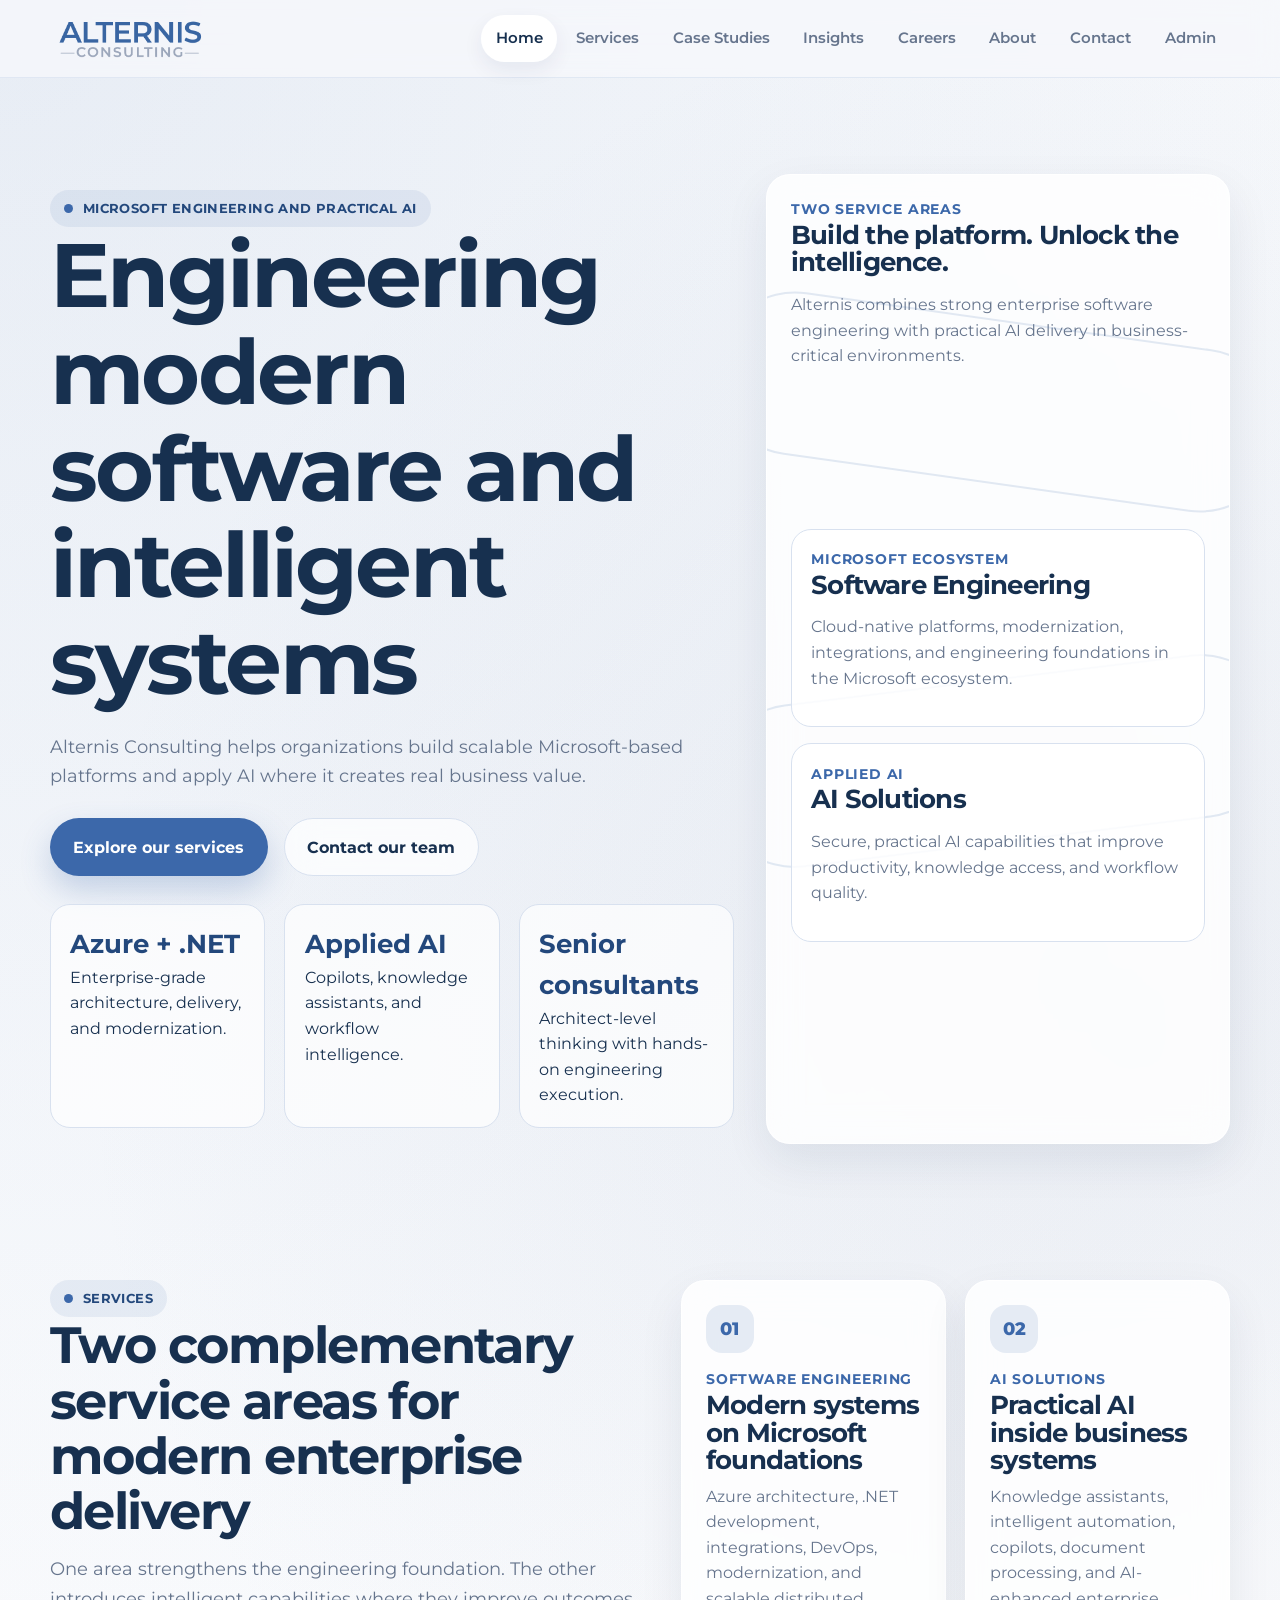
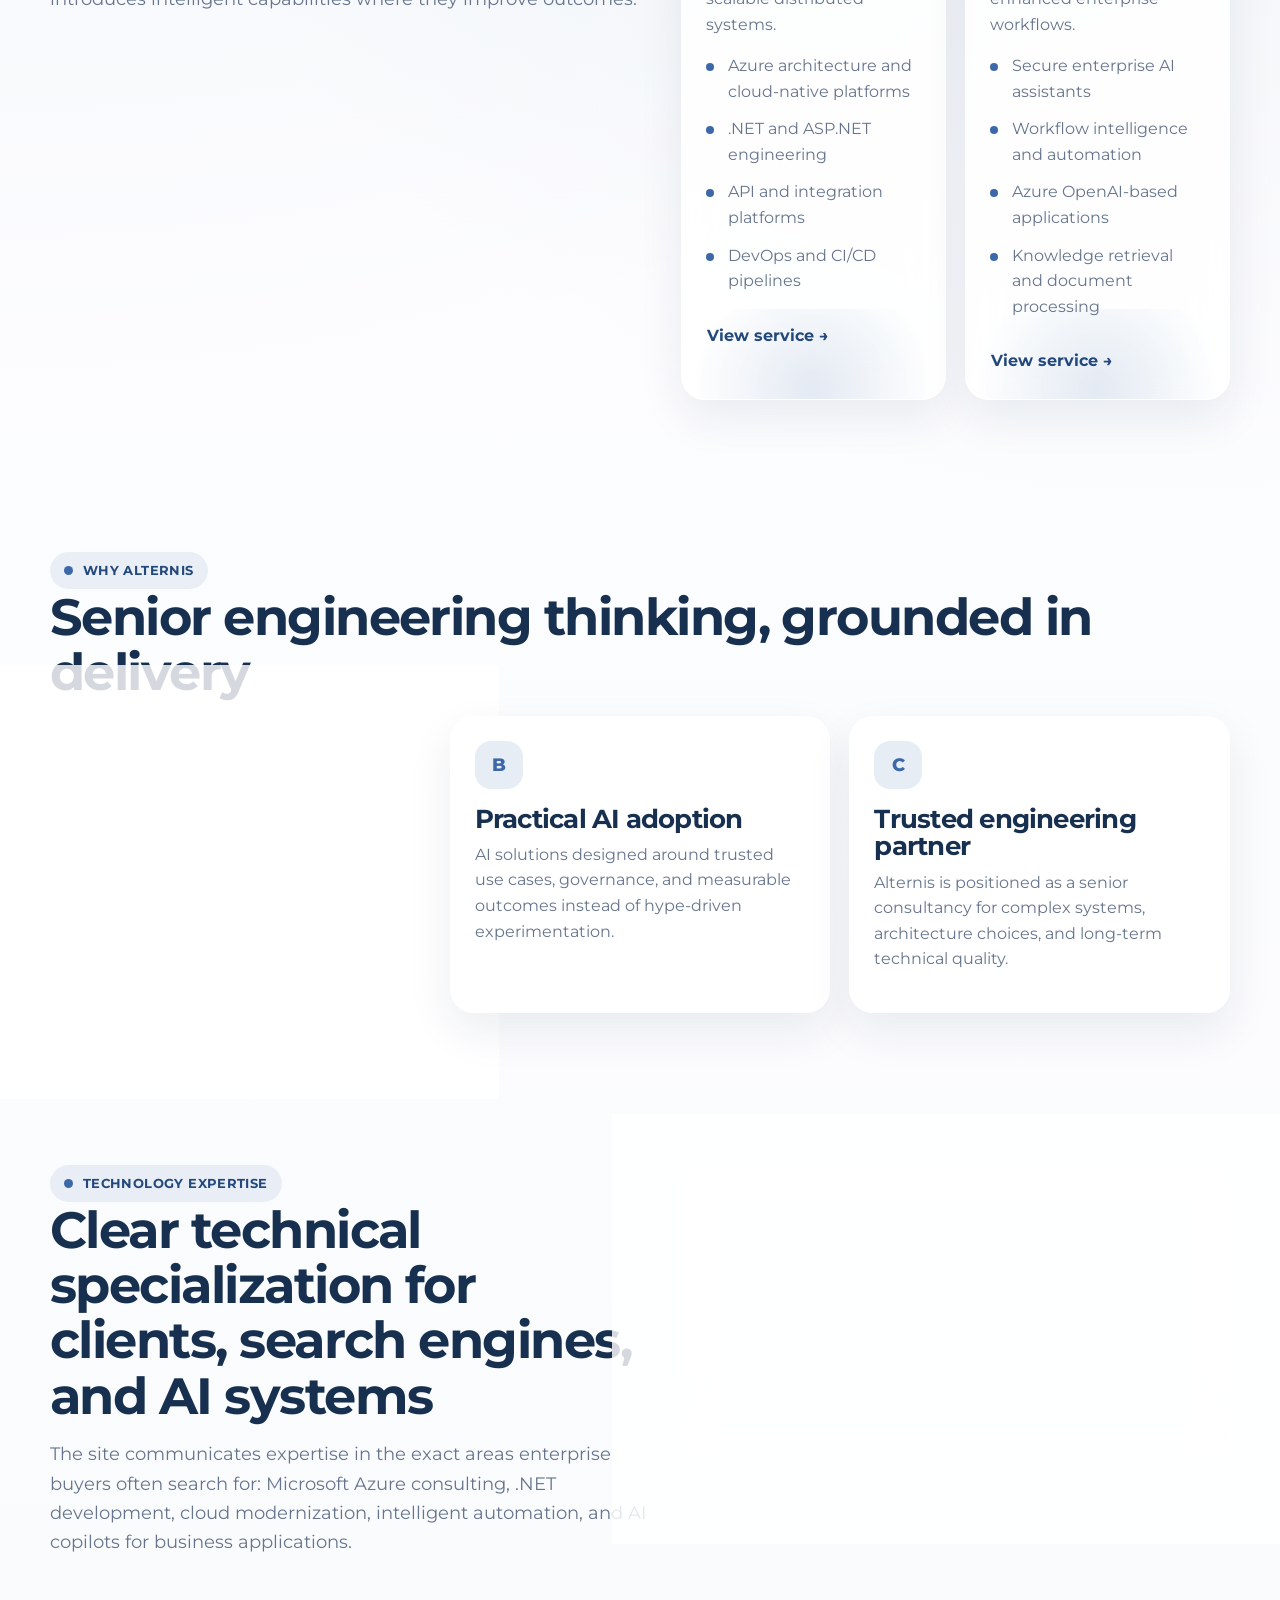
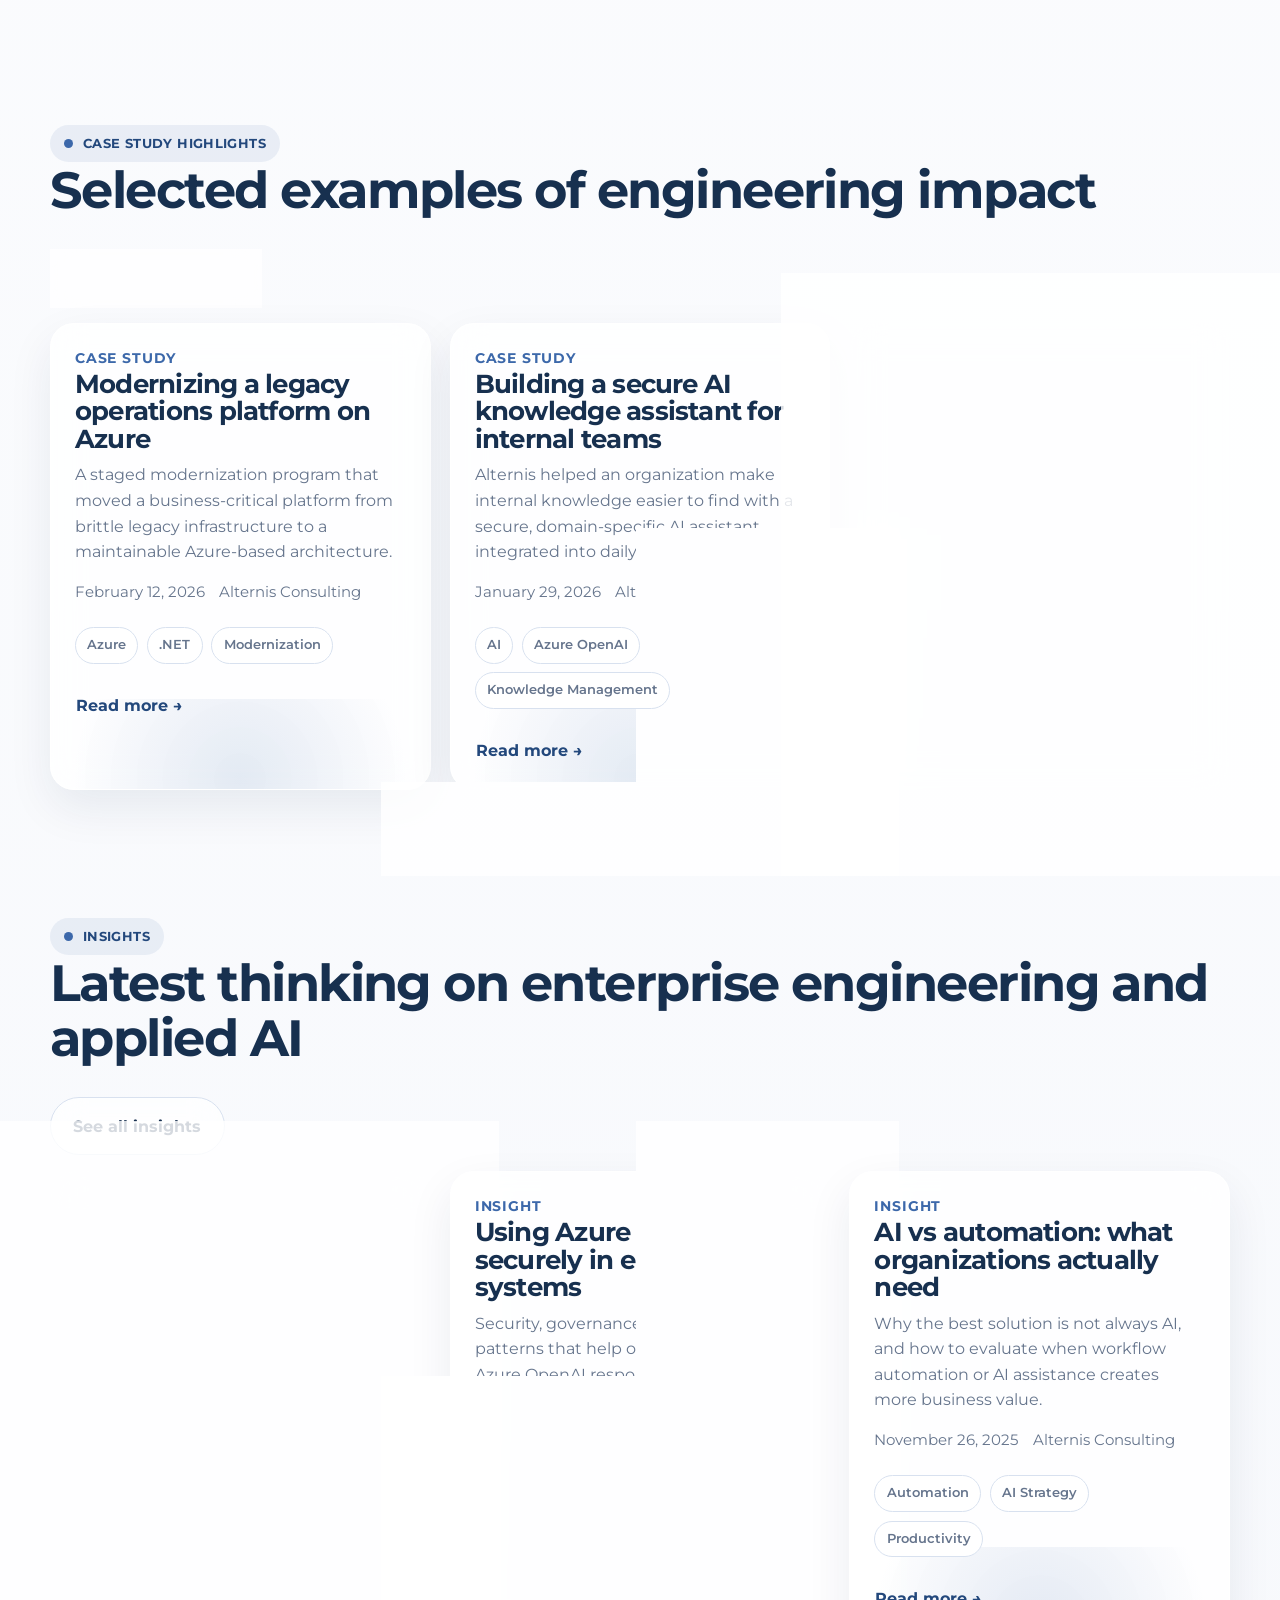
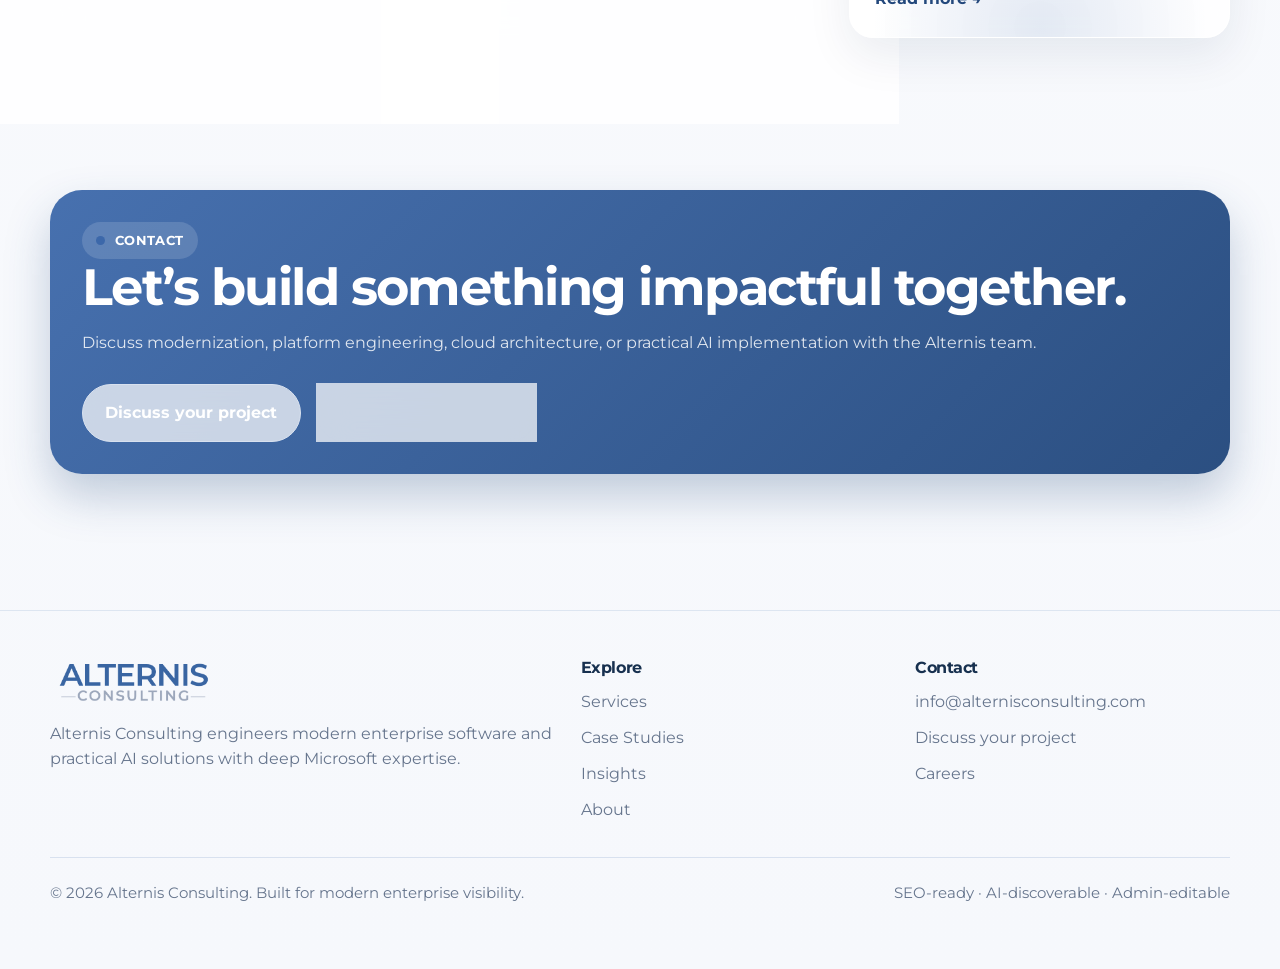
==== index.html @ eab70426 "Add files via upload" ====
<!DOCTYPE html>
<html lang="en">
<head>
  <meta charset="UTF-8" />
  <meta name="viewport" content="width=device-width, initial-scale=1.0" />
  <title>Alternis Consulting | Software Engineering and Practical AI</title>
  <meta name="description" content="Alternis Consulting builds scalable Microsoft-based software platforms and practical AI solutions for modern enterprise environments." />
  <meta name="theme-color" content="#3c68aa" />
  <meta property="og:title" content="Alternis Consulting | Software Engineering and Practical AI" />
  <meta property="og:description" content="Alternis Consulting builds scalable Microsoft-based software platforms and practical AI solutions for modern enterprise environments." />
  <meta property="og:type" content="website" />
  <link rel="preconnect" href="https://fonts.googleapis.com">
  <link rel="preconnect" href="https://fonts.gstatic.com" crossorigin>
  <link href="https://fonts.googleapis.com/css2?family=Montserrat:wght@400;500;600;700;800&display=swap" rel="stylesheet">
  <link rel="stylesheet" href="styles.css" />
  <script type="application/ld+json">{
  "@context": "https://schema.org",
  "@graph": [
    {
      "@type": "Organization",
      "name": "Alternis Consulting",
      "url": "https://alternisconsulting.se",
      "logo": "logo.png",
      "description": "Alternis Consulting engineers modern enterprise software and practical AI solutions with deep Microsoft expertise."
    },
    {
      "@type": "Service",
      "serviceType": "Software Engineering",
      "provider": {
        "@type": "Organization",
        "name": "Alternis Consulting"
      },
      "areaServed": "Europe",
      "description": "Microsoft Azure architecture, .NET development, cloud-native modernization, APIs, and enterprise delivery."
    },
    {
      "@type": "Service",
      "serviceType": "AI Solutions",
      "provider": {
        "@type": "Organization",
        "name": "Alternis Consulting"
      },
      "areaServed": "Europe",
      "description": "Practical AI copilots, knowledge assistants, intelligent automation, and AI-enhanced workflows."
    }
  ]
}</script>
</head>
<body class="">

    <header class="site-header">
      <div class="container nav-inner">
        <a class="logo" href="index.html" aria-label="Alternis Consulting home">
          <img src="logo.png" alt="Alternis Consulting logo" />
          <span>Alternis Consulting</span>
        </a>
        <button class="mobile-toggle" aria-label="Toggle navigation">Menu</button>
        <nav class="nav-links" aria-label="Primary">
          <a href="index.html" class="active">Home</a>
<a href="services.html" class="">Services</a>
<a href="case-studies.html" class="">Case Studies</a>
<a href="insights.html" class="">Insights</a>
<a href="careers.html" class="">Careers</a>
<a href="about.html" class="">About</a>
<a href="contact.html" class="">Contact</a>
          <a href="admin.html" class="">Admin</a>
        </nav>
      </div>
    </header>

<main>
  <section class="hero">
    <div class="container hero-grid">
      <div class="hero-copy">
        <span class="eyebrow">Microsoft engineering and practical AI</span>
        <h1>Engineering modern software and intelligent systems</h1>
        <p class="lead">Alternis Consulting helps organizations build scalable Microsoft-based platforms and apply AI where it creates real business value.</p>
        <div class="btn-row">
          <a class="btn btn-primary" href="services.html">Explore our services</a>
          <a class="btn btn-secondary" href="contact.html">Contact our team</a>
        </div>
        <div class="metric-grid">
          <div class="metric"><strong>Azure + .NET</strong><span>Enterprise-grade architecture, delivery, and modernization.</span></div>
          <div class="metric"><strong>Applied AI</strong><span>Copilots, knowledge assistants, and workflow intelligence.</span></div>
          <div class="metric"><strong>Senior consultants</strong><span>Architect-level thinking with hands-on engineering execution.</span></div>
        </div>
      </div>
      <aside class="hero-card" aria-label="Two strategic service areas">
        <div class="kicker">Two service areas</div>
        <h3>Build the platform. Unlock the intelligence.</h3>
        <p>Alternis combines strong enterprise software engineering with practical AI delivery in business-critical environments.</p>
        <div class="path-mini">
          <article>
            <div class="kicker">Microsoft ecosystem</div>
            <h3>Software Engineering</h3>
            <p>Cloud-native platforms, modernization, integrations, and engineering foundations in the Microsoft ecosystem.</p>
          </article>
          <article>
            <div class="kicker">Applied AI</div>
            <h3>AI Solutions</h3>
            <p>Secure, practical AI capabilities that improve productivity, knowledge access, and workflow quality.</p>
          </article>
        </div>
      </aside>
    </div>
  </section>

  <section class="section">
    <div class="container split-section">
      <div>
        <span class="eyebrow">Services</span>
        <h2>Two complementary service areas for modern enterprise delivery</h2>
        <p class="lead">One area strengthens the engineering foundation. The other introduces intelligent capabilities where they improve outcomes.</p>
      </div>
      <div class="grid-2">
        <article class="card path-card">
          <div class="icon-badge">01</div>
          <div class="kicker">Software engineering</div>
          <h3>Modern systems on Microsoft foundations</h3>
          <p>Azure architecture, .NET development, integrations, DevOps, modernization, and scalable distributed systems.</p>
          <ul class="list">
            <li>Azure architecture and cloud-native platforms</li>
            <li>.NET and ASP.NET engineering</li>
            <li>API and integration platforms</li>
            <li>DevOps and CI/CD pipelines</li>
          </ul>
          <div class="btn-row"><a class="btn btn-link" href="service-software.html">View service →</a></div>
        </article>
        <article class="card path-card">
          <div class="icon-badge">02</div>
          <div class="kicker">AI solutions</div>
          <h3>Practical AI inside business systems</h3>
          <p>Knowledge assistants, intelligent automation, copilots, document processing, and AI-enhanced enterprise workflows.</p>
          <ul class="list">
            <li>Secure enterprise AI assistants</li>
            <li>Workflow intelligence and automation</li>
            <li>Azure OpenAI-based applications</li>
            <li>Knowledge retrieval and document processing</li>
          </ul>
          <div class="btn-row"><a class="btn btn-link" href="service-ai.html">View service →</a></div>
        </article>
      </div>
    </div>
  </section>

  <section class="section-tight">
    <div class="container">
      <span class="eyebrow">Why Alternis</span>
      <h2>Senior engineering thinking, grounded in delivery</h2>
      <div class="grid-3">
        <article class="card">
          <div class="icon-badge">A</div>
          <h3>Microsoft-focused expertise</h3>
          <p>Deep experience across Azure, .NET, ASP.NET, API platforms, cloud modernization, and enterprise engineering practices.</p>
        </article>
        <article class="card">
          <div class="icon-badge">B</div>
          <h3>Practical AI adoption</h3>
          <p>AI solutions designed around trusted use cases, governance, and measurable outcomes instead of hype-driven experimentation.</p>
        </article>
        <article class="card">
          <div class="icon-badge">C</div>
          <h3>Trusted engineering partner</h3>
          <p>Alternis is positioned as a senior consultancy for complex systems, architecture choices, and long-term technical quality.</p>
        </article>
      </div>
    </div>
  </section>

  <section class="section">
    <div class="container split-section">
      <div>
        <span class="eyebrow">Technology expertise</span>
        <h2>Clear technical specialization for clients, search engines, and AI systems</h2>
        <p class="lead">The site communicates expertise in the exact areas enterprise buyers often search for: Microsoft Azure consulting, .NET development, cloud modernization, intelligent automation, and AI copilots for business applications.</p>
      </div>
      <div class="card">
        <div class="tech-cloud">
          <span>Microsoft Azure</span>
          <span>.NET and ASP.NET</span>
          <span>Cloud-native architectures</span>
          <span>API-driven systems</span>
          <span>DevOps and CI/CD</span>
          <span>Azure AI services</span>
          <span>Azure OpenAI</span>
          <span>Enterprise integrations</span>
        </div>
      </div>
    </div>
  </section>

  <section class="section-tight">
    <div class="container">
      <div style="display:flex; align-items:end; justify-content:space-between; gap:1rem; flex-wrap:wrap; margin-bottom:1rem;">
        <div>
          <span class="eyebrow">Case study highlights</span>
          <h2>Selected examples of engineering impact</h2>
        </div>
        <a class="btn btn-secondary" href="case-studies.html">See all case studies</a>
      </div>
      <div class="grid-3" id="homeCaseStudies"></div>
    </div>
  </section>

  <section class="section-tight">
    <div class="container">
      <div style="display:flex; align-items:end; justify-content:space-between; gap:1rem; flex-wrap:wrap; margin-bottom:1rem;">
        <div>
          <span class="eyebrow">Insights</span>
          <h2>Latest thinking on enterprise engineering and applied AI</h2>
        </div>
        <a class="btn btn-secondary" href="insights.html">See all insights</a>
      </div>
      <div class="grid-3" id="homeInsights"></div>
    </div>
  </section>

  <section class="section">
    <div class="container">
      <div class="cta-band">
        <span class="eyebrow" style="background:rgba(255,255,255,.14); color:white;">Contact</span>
        <h2>Let’s build something impactful together.</h2>
        <p>Discuss modernization, platform engineering, cloud architecture, or practical AI implementation with the Alternis team.</p>
        <div class="btn-row">
          <a class="btn btn-secondary" href="contact.html">Discuss your project</a>
          <a class="btn btn-secondary" href="about.html">Learn about Alternis</a>
        </div>
      </div>
    </div>
  </section>
</main>

    <footer class="footer">
      <div class="container">
        <div class="footer-grid">
          <div>
            <img src="logo.png" alt="Alternis Consulting logo" style="height:46px; width:auto; margin-bottom:1rem;">
            <p>Alternis Consulting engineers modern enterprise software and practical AI solutions with deep Microsoft expertise.</p>
          </div>
          <div>
            <h4>Explore</h4>
            <a href="services.html">Services</a>
            <a href="case-studies.html">Case Studies</a>
            <a href="insights.html">Insights</a>
            <a href="about.html">About</a>
          </div>
          <div>
            <h4>Contact</h4>
            <a href="mailto:info@alternisconsulting.com">info@alternisconsulting.com</a>
            <a href="contact.html">Discuss your project</a>
            <a href="careers.html">Careers</a>
          </div>
        </div>
        <div class="footer-bottom">
          <span>© 2026 Alternis Consulting. Built for modern enterprise visibility.</span>
          <span>SEO-ready · AI-discoverable · Admin-editable</span>
        </div>
      </div>
    </footer>

<script src="main.js"></script>
<script src="data.js"></script>
<script src="listing.js"></script><script>renderCards("case-study", "#homeCaseStudies", 3); renderCards("insight", "#homeInsights", 3);</script>
</body>
</html>
---- styles.css ----
:root {
  --bg: #f6f8fc;
  --surface: rgba(255,255,255,0.82);
  --surface-solid: #ffffff;
  --text: #17304f;
  --muted: #66758d;
  --line: #d8e1ef;
  --primary: #3c68aa;
  --primary-strong: #23487c;
  --accent: #98a6c2;
  --success: #198754;
  --radius: 24px;
  --shadow: 0 18px 45px rgba(19, 41, 78, 0.08);
  --max: 1180px;
}
* { box-sizing: border-box; }
html { scroll-behavior: smooth; }
body {
  margin: 0;
  font-family: 'Montserrat', system-ui, -apple-system, BlinkMacSystemFont, 'Segoe UI', sans-serif;
  color: var(--text);
  background:
    radial-gradient(circle at top left, rgba(60, 104, 170, 0.12), transparent 34%),
    radial-gradient(circle at right 10% top 18%, rgba(152, 166, 194, 0.14), transparent 22%),
    linear-gradient(180deg, #ffffff 0%, var(--bg) 100%);
  line-height: 1.6;
}
a { color: inherit; text-decoration: none; }
img { max-width: 100%; display: block; }
button, input, textarea, select { font: inherit; }
.container { width: min(var(--max), calc(100% - 2rem)); margin: 0 auto; }
.section { padding: 5.5rem 0; }
.section-tight { padding: 4rem 0; }
.eyebrow {
  display: inline-flex; align-items: center; gap: .6rem;
  padding: .5rem .9rem; border-radius: 999px;
  background: rgba(60, 104, 170, .09); color: var(--primary-strong);
  font-size: .82rem; font-weight: 700; letter-spacing: .03em; text-transform: uppercase;
}
.eyebrow::before {
  content: ''; width: .55rem; height: .55rem; border-radius: 999px; background: var(--primary);
}
h1,h2,h3,h4 { line-height: 1.08; margin: 0 0 1rem; letter-spacing: -0.03em; }
h1 { font-size: clamp(2.8rem, 7vw, 5.6rem); }
h2 { font-size: clamp(2rem, 4vw, 3.4rem); }
h3 { font-size: clamp(1.3rem, 2vw, 1.8rem); }
p { margin: 0 0 1rem; color: var(--muted); }
.lead { font-size: 1.15rem; max-width: 50rem; }
.page-hero .lead { max-width: 44rem; }
.btn-row { display: flex; gap: 1rem; flex-wrap: wrap; margin-top: 1.75rem; }
.btn {
  display: inline-flex; align-items: center; justify-content: center; gap: .6rem;
  padding: .95rem 1.4rem; border-radius: 999px; border: 1px solid transparent;
  font-weight: 700; transition: .25s ease; cursor: pointer;
}
.btn-primary { background: var(--primary); color: white; box-shadow: 0 14px 30px rgba(60, 104, 170, .25); }
.btn-primary:hover { transform: translateY(-2px); background: var(--primary-strong); }
.btn-secondary { background: rgba(255,255,255,.72); border-color: var(--line); backdrop-filter: blur(16px); }
.btn-secondary:hover { transform: translateY(-2px); border-color: rgba(60,104,170,.35); }
.btn-link { padding: 0; color: var(--primary-strong); font-weight: 700; }
.site-header {
  position: sticky; top: 0; z-index: 100;
  backdrop-filter: blur(14px);
  background: rgba(246, 248, 252, 0.78);
  border-bottom: 1px solid rgba(216, 225, 239, .7);
}
.nav-inner {
  display: flex; align-items: center; justify-content: space-between; gap: 1.2rem;
  padding: .95rem 0;
}
.logo { display: flex; align-items: center; gap: .9rem; }
.logo img { height: 44px; width: auto; }
.logo span { font-size: .95rem; font-weight: 700; color: var(--text); display:none; }
.nav-links {
  display: flex; align-items: center; gap: .3rem; flex-wrap: wrap;
}
.nav-links a {
  padding: .7rem .9rem; border-radius: 999px; color: var(--muted); font-weight: 600; font-size: .95rem;
}
.nav-links a.active, .nav-links a:hover {
  color: var(--text); background: rgba(255,255,255,.9); box-shadow: 0 8px 20px rgba(19, 41, 78, 0.07);
}
.mobile-toggle { display: none; background: white; border: 1px solid var(--line); border-radius: 16px; padding: .65rem .9rem; }
.hero {
  padding: 6rem 0 3rem;
}
.hero-grid {
  display: grid; grid-template-columns: 1.4fr .95fr; gap: 2rem; align-items: stretch;
}
.hero-copy { padding: 1rem 0; }
.hero-copy .lead { margin-top: 1.3rem; }
.hero-card, .glass-card, .card {
  background: var(--surface); border: 1px solid rgba(255,255,255,.75);
  box-shadow: var(--shadow); border-radius: var(--radius);
  backdrop-filter: blur(16px);
}
.hero-card {
  padding: 1.5rem;
  position: relative;
  overflow: hidden;
  min-height: 100%;
}
.hero-card::before,
.hero-card::after {
  content: ''; position: absolute; border-radius: 999px; left: -12%; right: -12%; height: 160px; border: 2px solid rgba(60,104,170,.14);
}
.hero-card::before { top: 15%; transform: rotate(8deg); }
.hero-card::after { top: 52%; transform: rotate(-7deg); }
.path-mini {
  position: relative; z-index: 1;
  display: grid; gap: 1rem; margin-top: 10rem;
}
.path-mini article {
  padding: 1.2rem; border-radius: 20px; background: rgba(255,255,255,.84); border: 1px solid var(--line);
}
.metric-grid, .grid-3, .grid-2, .grid-4 {
  display: grid; gap: 1.2rem;
}
.metric-grid { grid-template-columns: repeat(3, minmax(0, 1fr)); margin-top: 1.7rem; }
.metric {
  padding: 1.2rem; border-radius: 20px; background: rgba(255,255,255,.7); border: 1px solid var(--line);
}
.metric strong { display: block; font-size: 1.6rem; color: var(--primary-strong); }
.grid-2 { grid-template-columns: repeat(2, minmax(0,1fr)); }
.grid-3 { grid-template-columns: repeat(3, minmax(0,1fr)); }
.grid-4 { grid-template-columns: repeat(4, minmax(0,1fr)); }
.card, .glass-card { padding: 1.5rem; }
.card h3, .glass-card h3 { margin-bottom: .6rem; }
.kicker { color: var(--primary); font-size: .85rem; text-transform: uppercase; letter-spacing: .06em; font-weight: 700; }
.tag-row { display: flex; gap: .55rem; flex-wrap: wrap; margin-top: 1rem; }
.tag {
  display: inline-flex; padding: .45rem .7rem; border-radius: 999px; border: 1px solid var(--line); background: white; color: var(--muted); font-size: .8rem; font-weight: 600;
}
.split-section {
  display: grid; grid-template-columns: 1.05fr .95fr; gap: 1.5rem; align-items: start;
}
.path-card {
  position: relative; overflow: hidden;
}
.path-card > * {
  position: relative; z-index: 1;
}
.path-card::after {
  content: ''; position: absolute; inset: auto -15% -70px -15%; height: 160px; background: radial-gradient(circle, rgba(60,104,170,.14), transparent 65%); pointer-events: none; z-index: 0;
}
.icon-badge {
  width: 48px; height: 48px; border-radius: 16px; background: rgba(60,104,170,.12);
  display: inline-flex; align-items: center; justify-content: center; color: var(--primary); font-size: 1.1rem; font-weight: 800; margin-bottom: 1rem;
}
.list { padding: 0; margin: 1rem 0 0; list-style: none; display: grid; gap: .75rem; }
.list li {
  position: relative; padding-left: 1.4rem; color: var(--muted);
}
.list li::before {
  content: ''; position: absolute; left: 0; top: .62rem; width: .5rem; height: .5rem; border-radius: 999px; background: var(--primary);
}
.tech-cloud {
  display: flex; flex-wrap: wrap; gap: .75rem;
}
.tech-cloud span {
  padding: .75rem 1rem; border-radius: 999px; background: white; border: 1px solid var(--line); font-weight: 600; color: var(--primary-strong);
}
.timeline { display: grid; gap: 1rem; }
.timeline article {
  border-left: 2px solid rgba(60,104,170,.22); padding-left: 1rem;
}
.cta-band {
  padding: 2rem; border-radius: 32px; background: linear-gradient(135deg, rgba(60,104,170,.94), rgba(35,72,124,.96)); color: white; box-shadow: 0 22px 45px rgba(35, 72, 124, .26);
}
.cta-band p { color: rgba(255,255,255,.84); }
.footer {
  padding: 3rem 0 4rem; border-top: 1px solid rgba(216,225,239,.8); margin-top: 3rem;
}
.footer-grid { display: grid; grid-template-columns: 1.3fr .8fr .8fr; gap: 1.2rem; }
.footer h4 { margin-bottom: .8rem; }
.footer a { color: var(--muted); display: block; margin-bottom: .65rem; }
.footer-bottom { padding-top: 1.5rem; margin-top: 1.5rem; border-top: 1px solid var(--line); color: var(--muted); font-size: .92rem; display:flex; justify-content:space-between; gap:1rem; flex-wrap:wrap; }
.page-hero { padding: 4.5rem 0 2rem; }
.breadcrumbs { color: var(--muted); font-size: .92rem; margin-bottom: 1rem; }
.breadcrumbs a { color: var(--primary-strong); }
.stats-band { display:grid; grid-template-columns: repeat(3,minmax(0,1fr)); gap:1rem; margin-top:1.5rem; }
.stat-box { padding:1.2rem; border-radius: 22px; background: rgba(255,255,255,.74); border:1px solid var(--line); }
.stat-box strong { display:block; font-size:1.45rem; color:var(--primary-strong); }
.filters { display:flex; gap:.75rem; flex-wrap:wrap; margin-bottom:1.2rem; }
.input, .textarea, .select {
  width:100%; padding:.95rem 1rem; border-radius:18px; border:1px solid var(--line); background:white; color:var(--text);
}
.textarea { min-height: 150px; resize: vertical; }
.form-grid { display:grid; grid-template-columns: repeat(2,minmax(0,1fr)); gap: 1rem; }
form .btn { border: none; }
.faq { display:grid; gap: .9rem; }
.faq details {
  background: rgba(255,255,255,.75); border:1px solid var(--line); border-radius: 20px; padding: 1rem 1.15rem;
}
.faq summary { cursor:pointer; font-weight:700; color:var(--text); }
.article-content { max-width: 760px; }
.article-content h2 { font-size: clamp(1.6rem,3vw,2.3rem); margin-top: 2.3rem; }
.article-content h3 { font-size: clamp(1.15rem,2vw,1.45rem); margin-top: 1.4rem; }
.article-content ul { padding-left: 1.2rem; color: var(--muted); }
.article-meta { display:flex; gap:.9rem; flex-wrap:wrap; color: var(--muted); font-size: .92rem; margin: 1rem 0 1.4rem; }
.notice { padding: 1rem 1.1rem; border-radius: 18px; background: rgba(60,104,170,.08); color: var(--primary-strong); border: 1px solid rgba(60,104,170,.15); }
.empty-state { text-align:center; padding: 2.4rem; border-radius: 24px; background: rgba(255,255,255,.72); border: 1px dashed var(--line); }
.admin-tabs { display:flex; gap:.75rem; flex-wrap:wrap; margin-bottom:1rem; }
.admin-tabs button { border:none; }
.admin-panel { display:none; }
.admin-panel.active { display:block; }
.admin-item { display:flex; justify-content:space-between; gap:1rem; align-items:start; padding: 1rem 0; border-bottom: 1px solid var(--line); }
.admin-item:last-child { border-bottom:none; }
.small { font-size:.9rem; color:var(--muted); }
.two-column-layout { display:grid; grid-template-columns: 1fr 1.05fr; gap: 1.5rem; align-items:start; }
.contact-card a { color: var(--primary-strong); }
.contact-list { display:grid; gap:1rem; margin-top:1rem; }
.table-like { display:grid; gap: 1rem; }
@media (max-width: 1024px) {
  .hero-grid, .split-section, .two-column-layout, .footer-grid, .grid-4 { grid-template-columns: 1fr; }
  .grid-3 { grid-template-columns: repeat(2, minmax(0,1fr)); }
  .metric-grid, .stats-band { grid-template-columns: 1fr; }
}
@media (max-width: 760px) {
  .mobile-toggle { display: inline-flex; }
  .nav-links {
    position: absolute; left: 1rem; right: 1rem; top: calc(100% + .65rem); padding: .7rem;
    background: rgba(255,255,255,.96); border: 1px solid var(--line); border-radius: 22px;
    box-shadow: var(--shadow); display: none; flex-direction: column; align-items: stretch;
  }
  .nav-links.open { display:flex; }
  .nav-links a { padding: .85rem 1rem; }
  .grid-2, .grid-3, .form-grid { grid-template-columns: 1fr; }
  .hero { padding-top: 4.2rem; }
  .hero-card { min-height: auto; }
  .path-mini { margin-top: 8rem; }
}
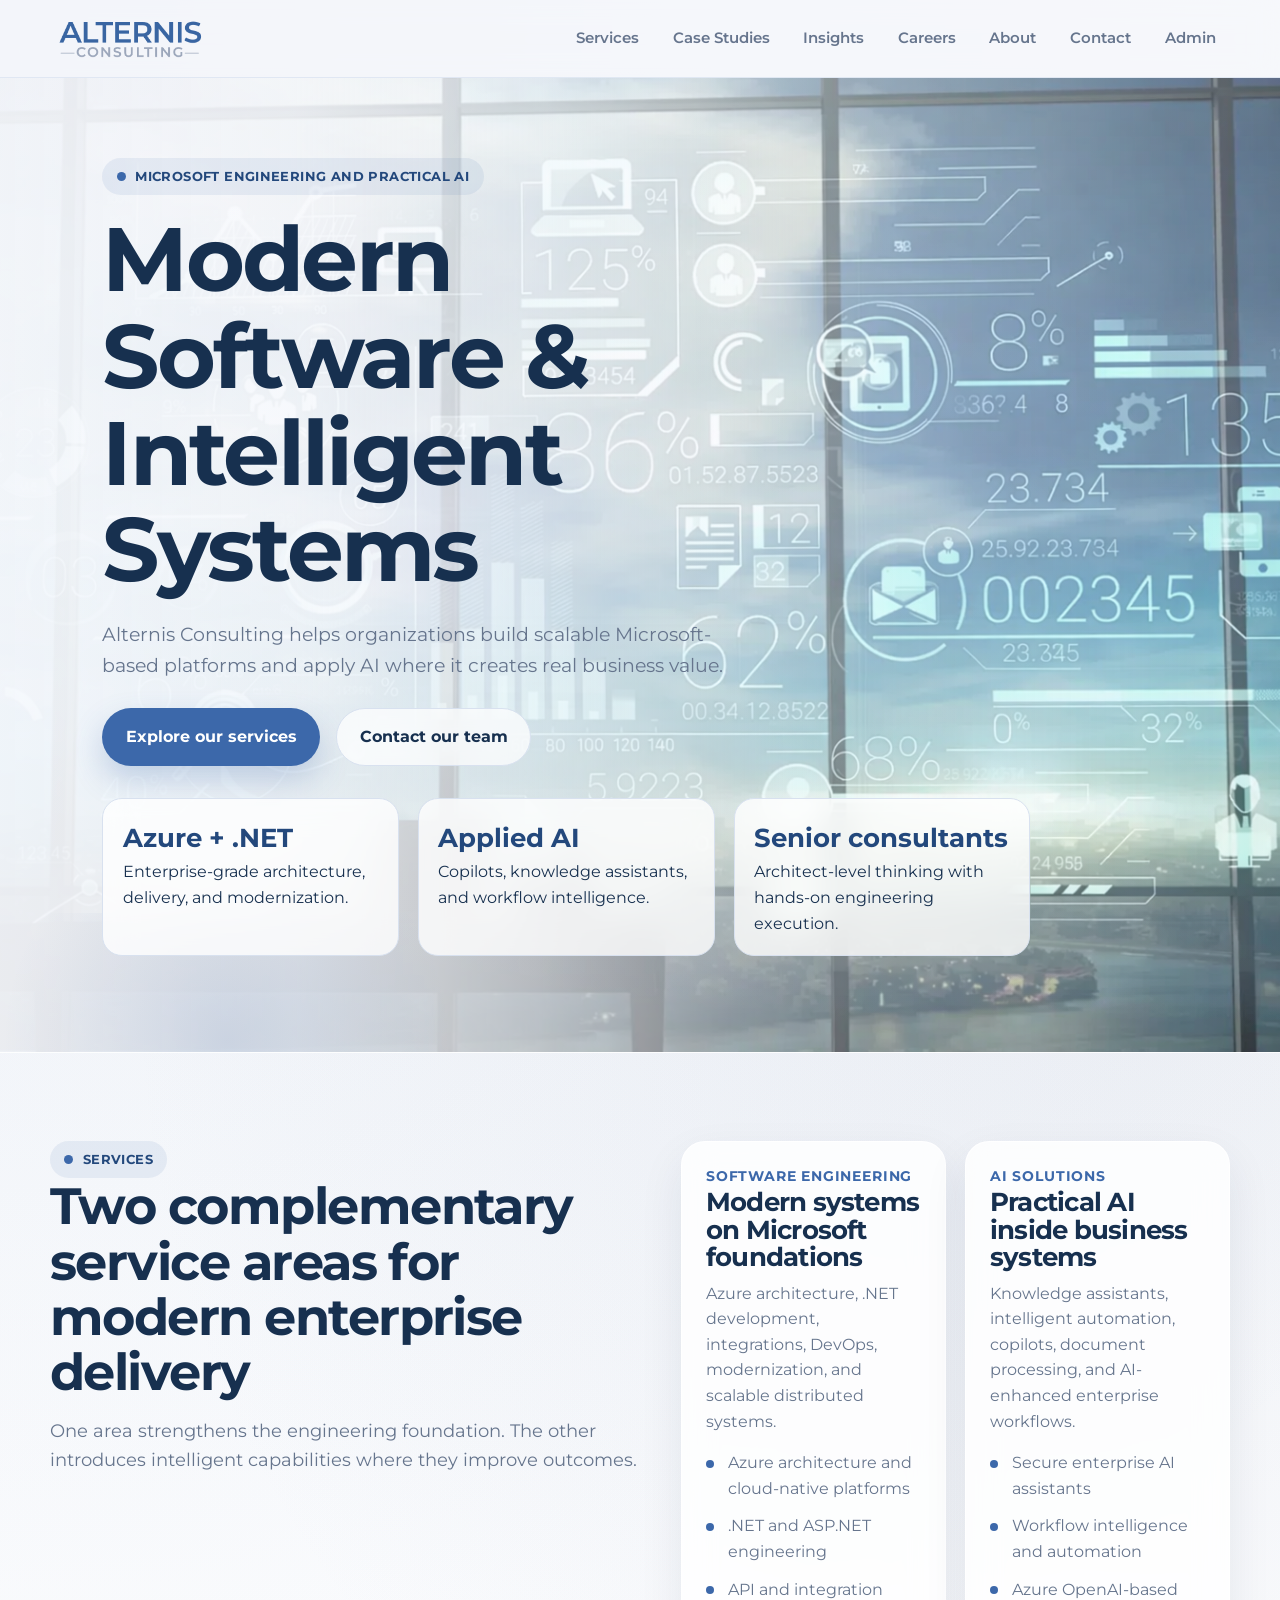
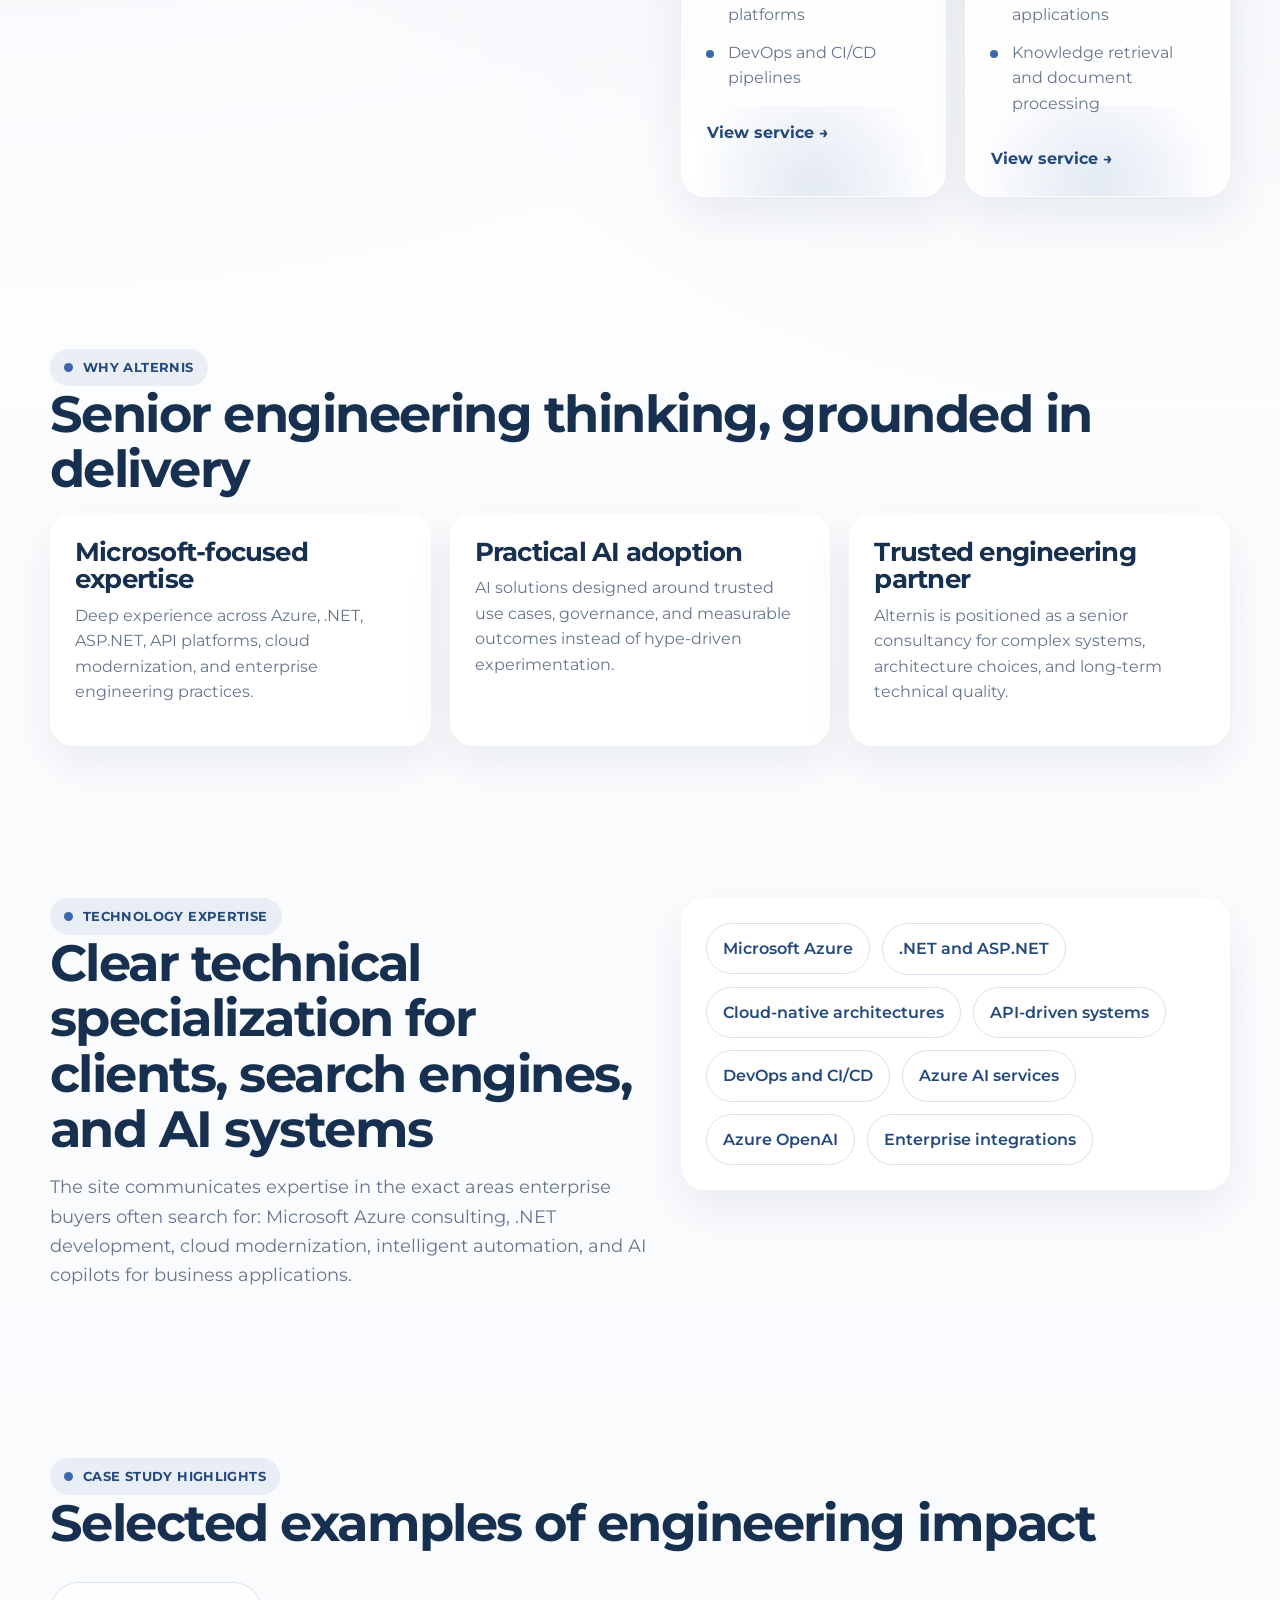
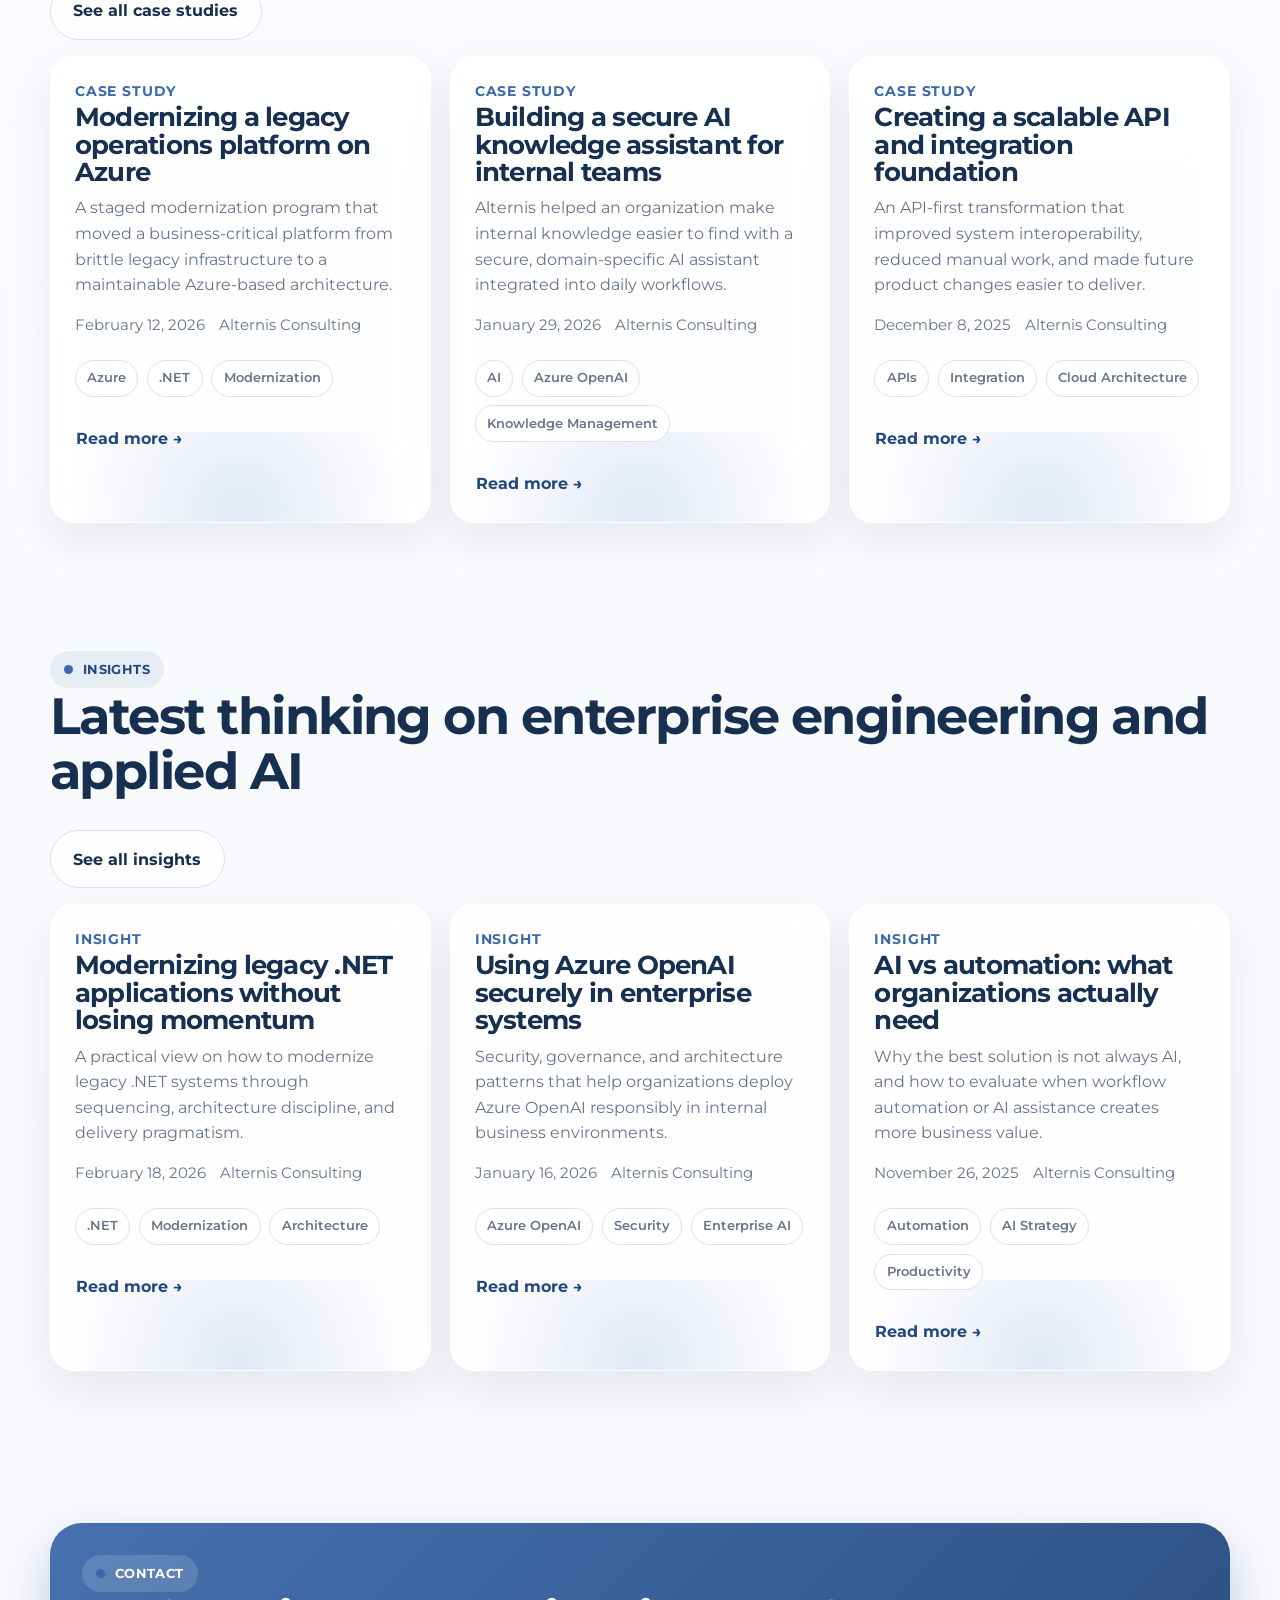
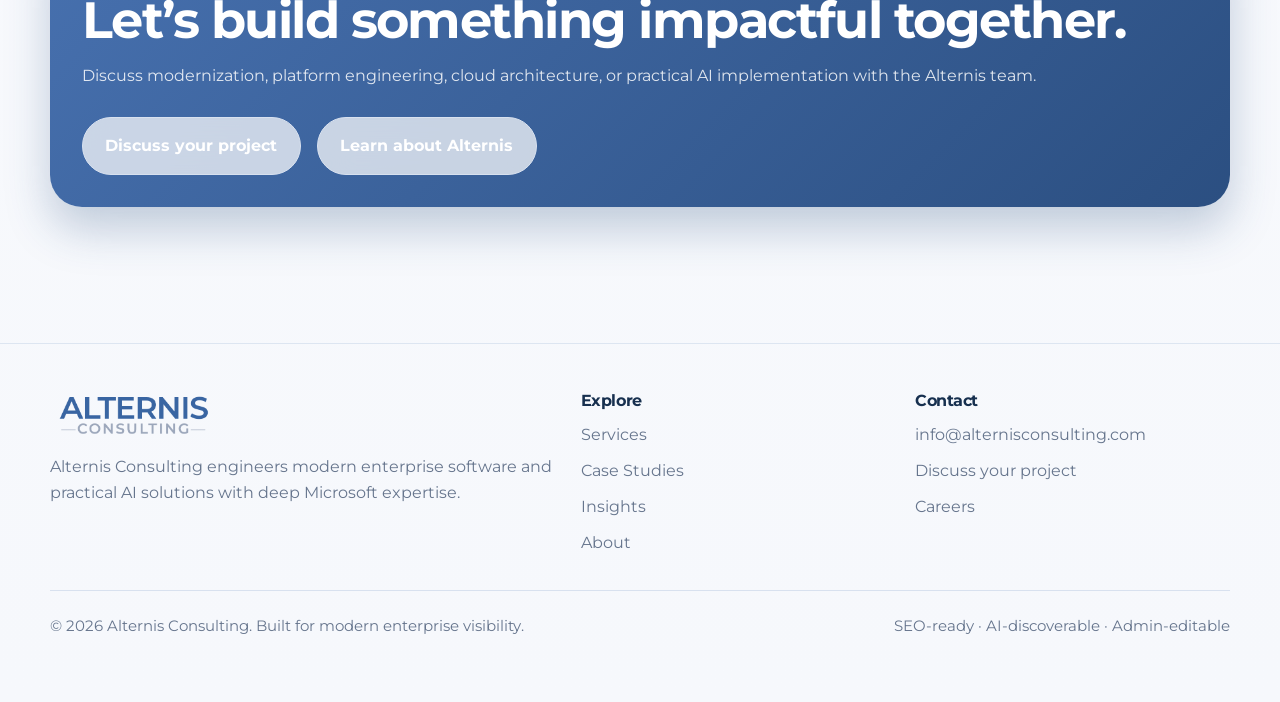
==== commit 48d51a8b: "Add files via upload" ====
--- a/index.html
+++ b/index.html
@@ -46,7 +46,7 @@
   ]
 }</script>
 </head>
-<body class="">
+<body class="home">
 
     <header class="site-header">
       <div class="container nav-inner">
@@ -56,7 +56,6 @@
         </a>
         <button class="mobile-toggle" aria-label="Toggle navigation">Menu</button>
         <nav class="nav-links" aria-label="Primary">
-          <a href="index.html" class="active">Home</a>
 <a href="services.html" class="">Services</a>
 <a href="case-studies.html" class="">Case Studies</a>
 <a href="insights.html" class="">Insights</a>
@@ -69,39 +68,24 @@
     </header>
 
 <main>
-  <section class="hero">
-    <div class="container hero-grid">
-      <div class="hero-copy">
-        <span class="eyebrow">Microsoft engineering and practical AI</span>
-        <h1>Engineering modern software and intelligent systems</h1>
-        <p class="lead">Alternis Consulting helps organizations build scalable Microsoft-based platforms and apply AI where it creates real business value.</p>
-        <div class="btn-row">
-          <a class="btn btn-primary" href="services.html">Explore our services</a>
-          <a class="btn btn-secondary" href="contact.html">Contact our team</a>
-        </div>
-        <div class="metric-grid">
-          <div class="metric"><strong>Azure + .NET</strong><span>Enterprise-grade architecture, delivery, and modernization.</span></div>
-          <div class="metric"><strong>Applied AI</strong><span>Copilots, knowledge assistants, and workflow intelligence.</span></div>
-          <div class="metric"><strong>Senior consultants</strong><span>Architect-level thinking with hands-on engineering execution.</span></div>
-        </div>
-      </div>
-      <aside class="hero-card" aria-label="Two strategic service areas">
-        <div class="kicker">Two service areas</div>
-        <h3>Build the platform. Unlock the intelligence.</h3>
-        <p>Alternis combines strong enterprise software engineering with practical AI delivery in business-critical environments.</p>
-        <div class="path-mini">
-          <article>
-            <div class="kicker">Microsoft ecosystem</div>
-            <h3>Software Engineering</h3>
-            <p>Cloud-native platforms, modernization, integrations, and engineering foundations in the Microsoft ecosystem.</p>
-          </article>
-          <article>
-            <div class="kicker">Applied AI</div>
-            <h3>AI Solutions</h3>
-            <p>Secure, practical AI capabilities that improve productivity, knowledge access, and workflow quality.</p>
-          </article>
-        </div>
-      </aside>
+  <section class="hero hero-image">
+    <div class="container">
+      <div class="hero-stage">
+        <div class="hero-copy hero-copy-wide">
+          <span class="eyebrow">Microsoft engineering and practical AI</span>
+          <h1>Modern Software &amp; Intelligent Systems</h1>
+          <p class="lead">Alternis Consulting helps organizations build scalable Microsoft-based platforms and apply AI where it creates real business value.</p>
+          <div class="btn-row">
+            <a class="btn btn-primary" href="services.html">Explore our services</a>
+            <a class="btn btn-secondary" href="contact.html">Contact our team</a>
+          </div>
+          <div class="metric-grid">
+            <div class="metric"><strong>Azure + .NET</strong><span>Enterprise-grade architecture, delivery, and modernization.</span></div>
+            <div class="metric"><strong>Applied AI</strong><span>Copilots, knowledge assistants, and workflow intelligence.</span></div>
+            <div class="metric"><strong>Senior consultants</strong><span>Architect-level thinking with hands-on engineering execution.</span></div>
+          </div>
+        </div>
+      </div>
     </div>
   </section>
 
@@ -114,7 +98,6 @@
       </div>
       <div class="grid-2">
         <article class="card path-card">
-          <div class="icon-badge">01</div>
           <div class="kicker">Software engineering</div>
           <h3>Modern systems on Microsoft foundations</h3>
           <p>Azure architecture, .NET development, integrations, DevOps, modernization, and scalable distributed systems.</p>
@@ -127,7 +110,6 @@
           <div class="btn-row"><a class="btn btn-link" href="service-software.html">View service →</a></div>
         </article>
         <article class="card path-card">
-          <div class="icon-badge">02</div>
           <div class="kicker">AI solutions</div>
           <h3>Practical AI inside business systems</h3>
           <p>Knowledge assistants, intelligent automation, copilots, document processing, and AI-enhanced enterprise workflows.</p>
@@ -149,17 +131,14 @@
       <h2>Senior engineering thinking, grounded in delivery</h2>
       <div class="grid-3">
         <article class="card">
-          <div class="icon-badge">A</div>
           <h3>Microsoft-focused expertise</h3>
           <p>Deep experience across Azure, .NET, ASP.NET, API platforms, cloud modernization, and enterprise engineering practices.</p>
         </article>
         <article class="card">
-          <div class="icon-badge">B</div>
           <h3>Practical AI adoption</h3>
           <p>AI solutions designed around trusted use cases, governance, and measurable outcomes instead of hype-driven experimentation.</p>
         </article>
         <article class="card">
-          <div class="icon-badge">C</div>
           <h3>Trusted engineering partner</h3>
           <p>Alternis is positioned as a senior consultancy for complex systems, architecture choices, and long-term technical quality.</p>
         </article>
--- a/styles.css
+++ b/styles.css
@@ -84,6 +84,88 @@
 .mobile-toggle { display: none; background: white; border: 1px solid var(--line); border-radius: 16px; padding: .65rem .9rem; }
 .hero {
   padding: 6rem 0 3rem;
+}
+.home .hero.hero-image {
+  padding: 0;
+}
+.hero-image .container { position: relative; }
+.home .hero-image .container {
+  width: 100%;
+  max-width: none;
+  padding: 0;
+}
+.hero-stage {
+  position: relative;
+  overflow: hidden;
+  min-height: clamp(34rem, 76vh, 48rem);
+  padding: clamp(2rem, 4vw, 4rem);
+  border-radius: calc(var(--radius) + 10px);
+  border: 1px solid rgba(255,255,255,.84);
+  box-shadow: 0 32px 70px rgba(19, 41, 78, .14);
+  background:
+    linear-gradient(90deg, rgba(246,248,252,.97) 0%, rgba(246,248,252,.95) 28%, rgba(246,248,252,.80) 54%, rgba(246,248,252,.36) 100%),
+    url('hero-background.png') center right / cover no-repeat;
+  display: flex;
+  align-items: flex-end;
+}
+.home .hero-stage {
+  min-height: calc(100vh - 86px);
+  border-radius: 0;
+  border-left: 0;
+  border-right: 0;
+  border-top: 0;
+  box-shadow: none;
+  padding: clamp(2.25rem, 5vw, 5rem) min(8vw, 7rem) clamp(2.5rem, 7vw, 5rem);
+  background:
+    linear-gradient(90deg, rgba(246,248,252,.94) 0%, rgba(246,248,252,.90) 23%, rgba(246,248,252,.72) 42%, rgba(246,248,252,.34) 68%, rgba(246,248,252,.16) 100%),
+    url('hero-background.png') center center / cover no-repeat;
+  align-items: center;
+}
+.hero-stage::before {
+  content: '';
+  position: absolute;
+  inset: auto auto -12% -6%;
+  width: 38rem;
+  height: 16rem;
+  background: radial-gradient(circle, rgba(60,104,170,.16), transparent 68%);
+  pointer-events: none;
+}
+.hero-stage::after {
+  content: '';
+  position: absolute;
+  inset: 0;
+  background: linear-gradient(180deg, rgba(255,255,255,.10), rgba(255,255,255,0));
+  pointer-events: none;
+}
+.hero-copy-wide {
+  position: relative;
+  z-index: 1;
+  max-width: 58rem;
+}
+.hero-copy-wide h1 {
+  max-width: 9ch;
+  margin-top: 1rem;
+}
+.hero-copy-wide .lead {
+  max-width: 42rem;
+  font-size: 1.2rem;
+}
+.hero-image .metric-grid {
+  max-width: 58rem;
+  margin-top: 2rem;
+}
+.home .hero-copy-wide {
+  max-width: min(62rem, 100%);
+}
+.home .hero-copy-wide h1 {
+  max-width: 10ch;
+}
+.home .hero-copy-wide .lead {
+  max-width: 40rem;
+}
+.hero-image .metric {
+  background: rgba(255,255,255,.8);
+  backdrop-filter: blur(16px);
 }
 .hero-grid {
   display: grid; grid-template-columns: 1.4fr .95fr; gap: 2rem; align-items: stretch;
@@ -228,6 +310,11 @@
   .nav-links a { padding: .85rem 1rem; }
   .grid-2, .grid-3, .form-grid { grid-template-columns: 1fr; }
   .hero { padding-top: 4.2rem; }
+  .hero-stage { min-height: auto; padding: 1.5rem; background-position: 68% center; }
+  .home .hero-stage { background-position: 60% center; }
+  .hero-copy-wide h1 { max-width: none; }
+  .hero-copy-wide .lead { font-size: 1.05rem; }
   .hero-card { min-height: auto; }
   .path-mini { margin-top: 8rem; }
 }
+
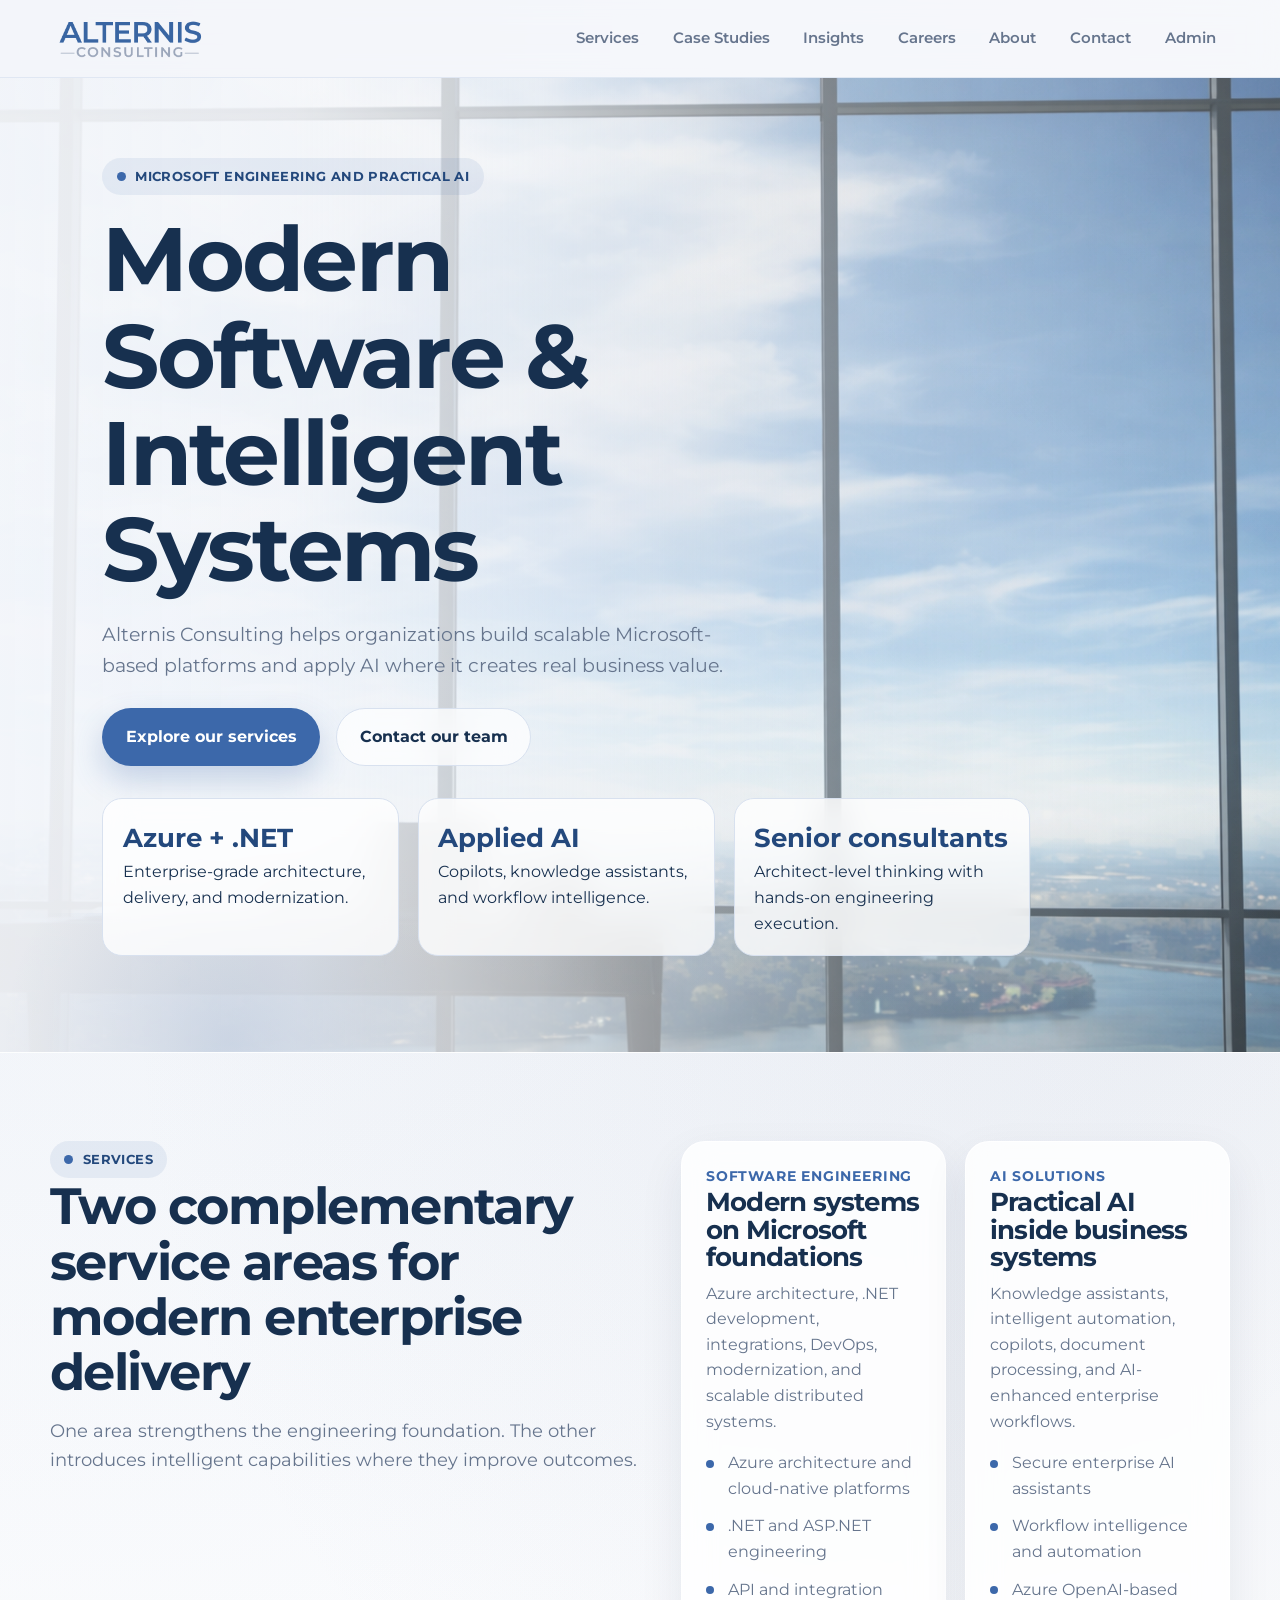
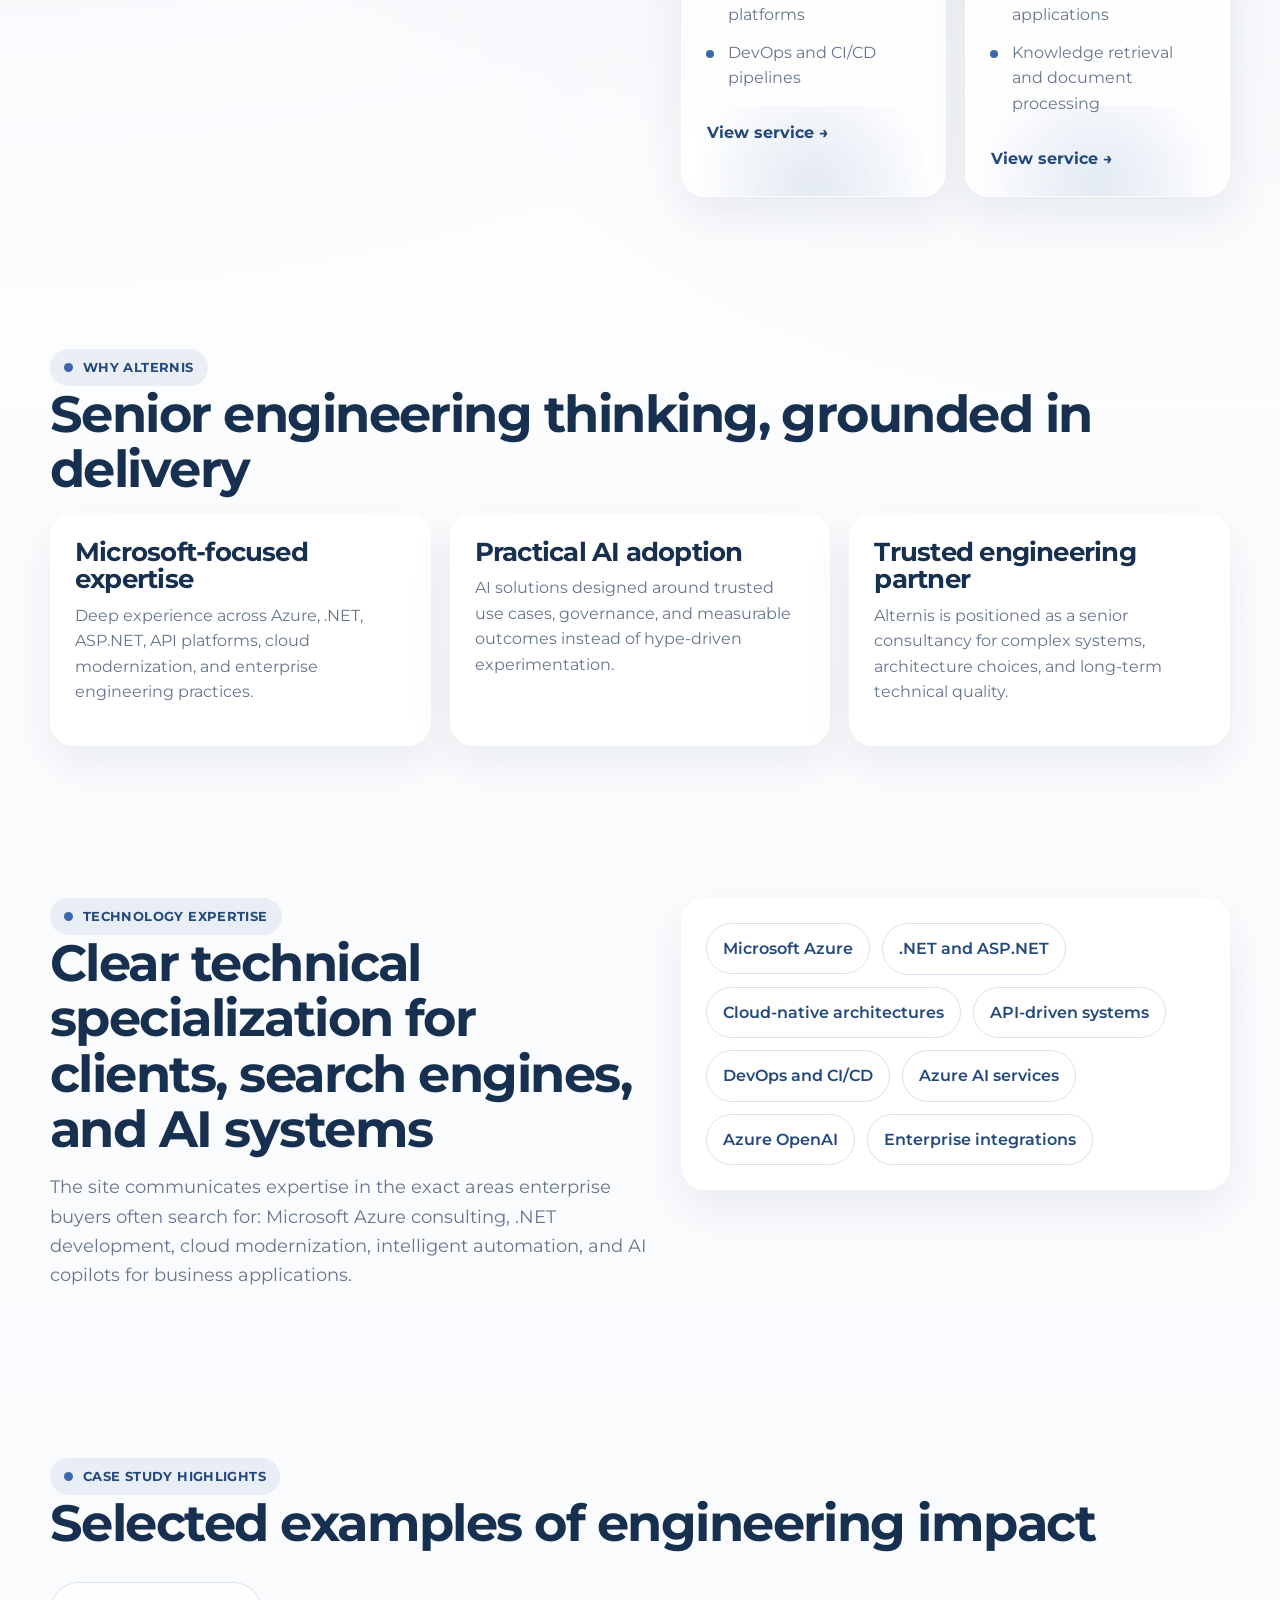
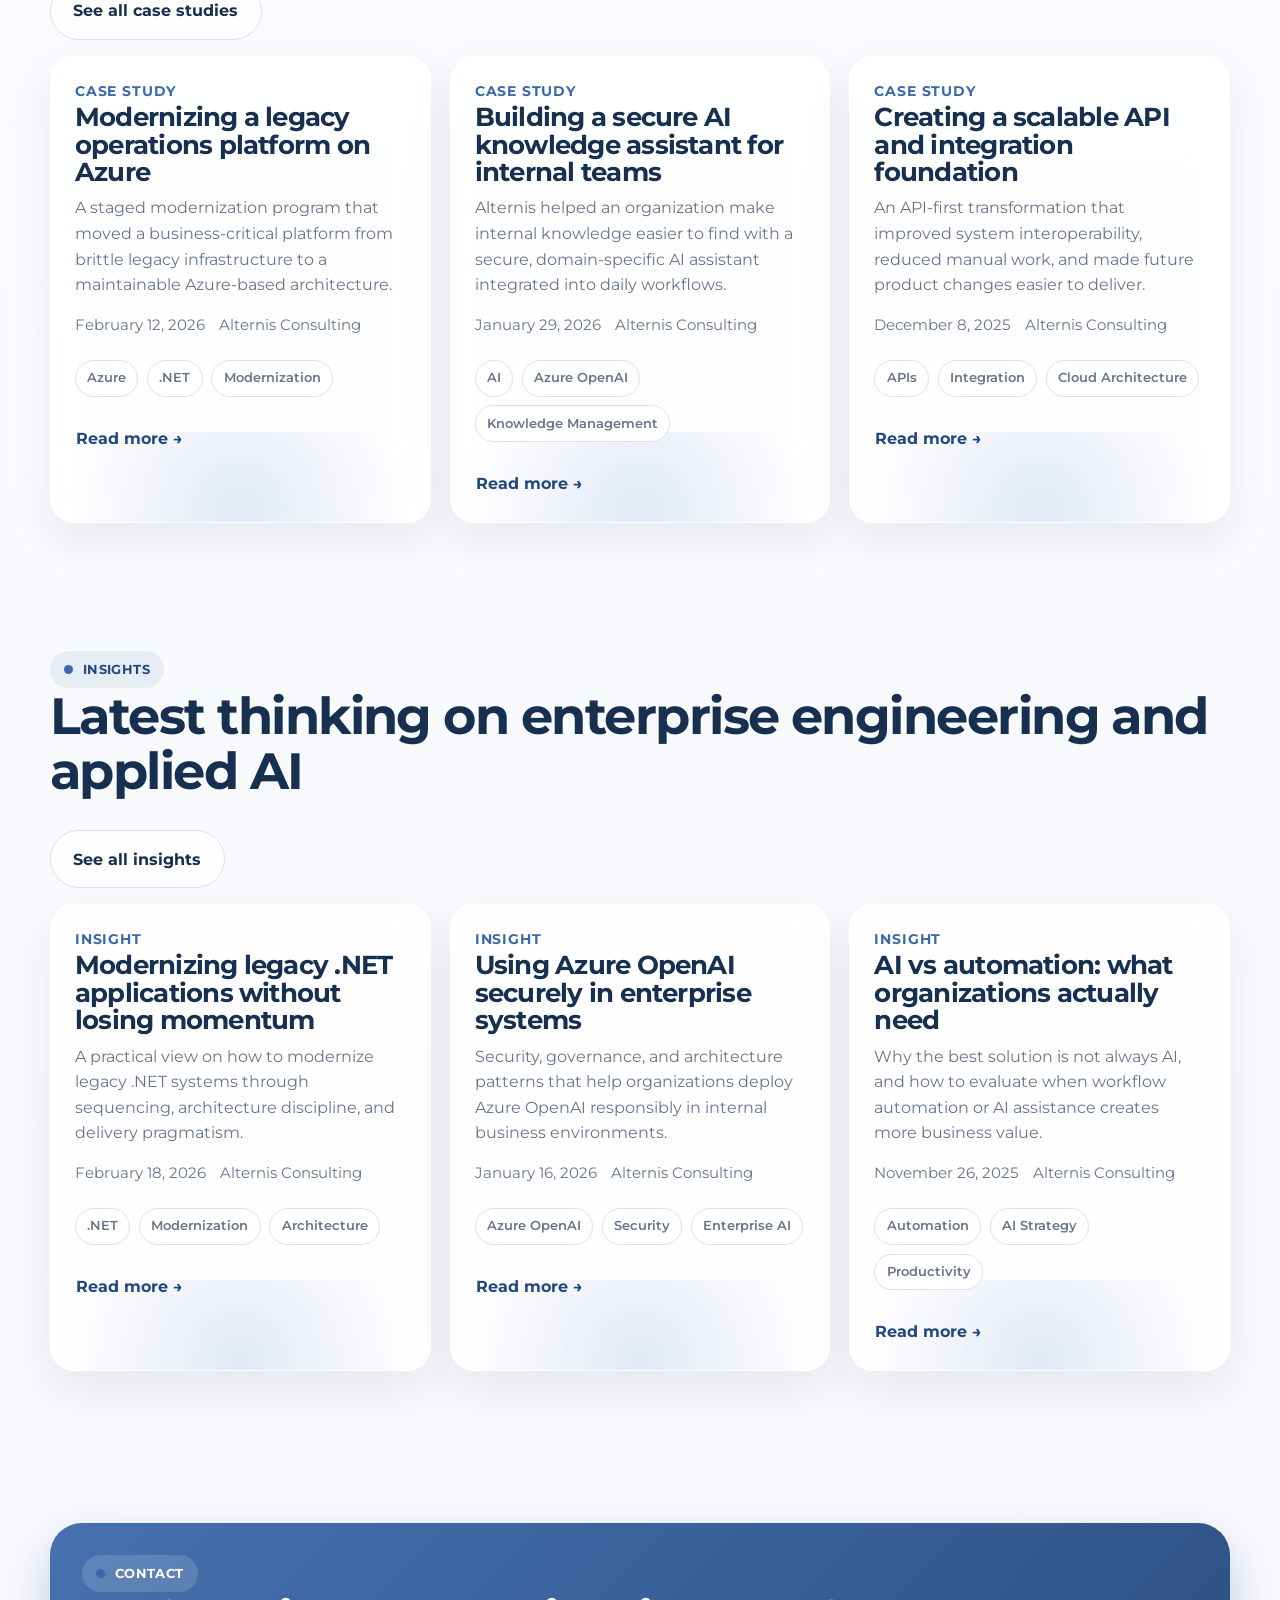
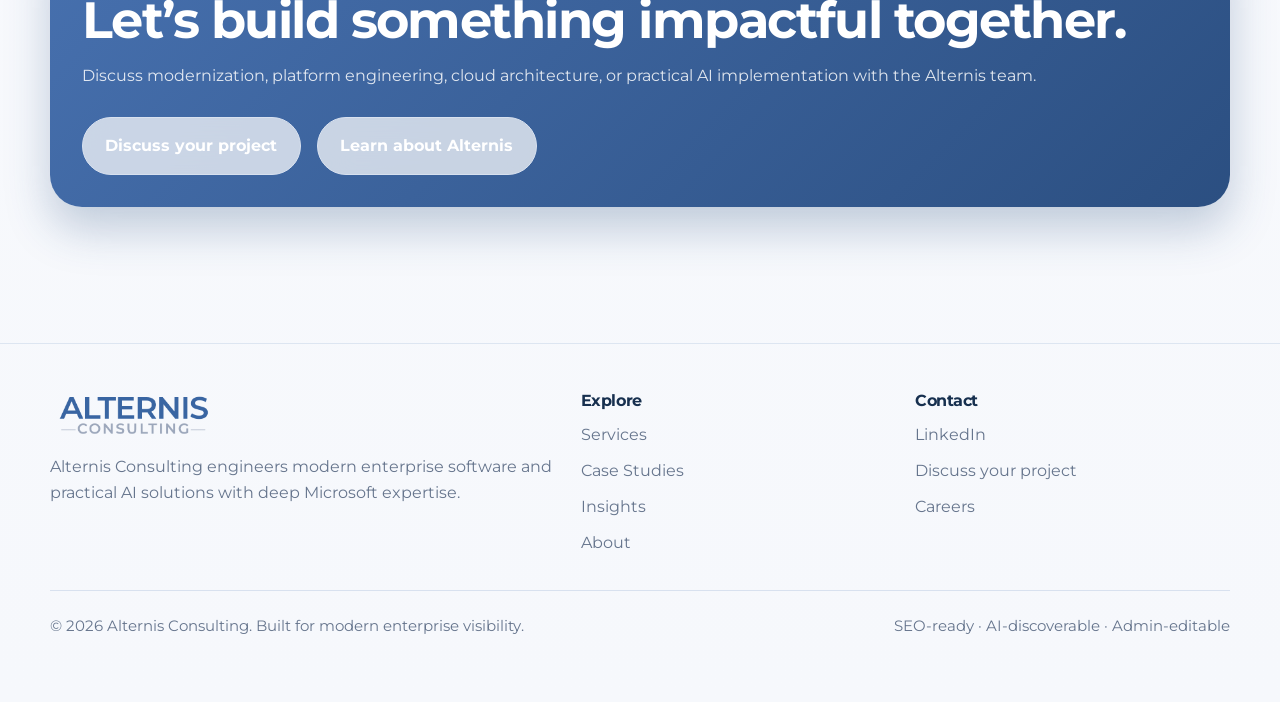
==== commit 6567b396: "Add files via upload" ====
--- a/index.html
+++ b/index.html
@@ -6,6 +6,9 @@
   <title>Alternis Consulting | Software Engineering and Practical AI</title>
   <meta name="description" content="Alternis Consulting builds scalable Microsoft-based software platforms and practical AI solutions for modern enterprise environments." />
   <meta name="theme-color" content="#3c68aa" />
+  <link rel="icon" type="image/png" href="favicon.png" />
+  <link rel="shortcut icon" href="favicon.ico" />
+  <link rel="apple-touch-icon" href="apple-touch-icon.png" />
   <meta property="og:title" content="Alternis Consulting | Software Engineering and Practical AI" />
   <meta property="og:description" content="Alternis Consulting builds scalable Microsoft-based software platforms and practical AI solutions for modern enterprise environments." />
   <meta property="og:type" content="website" />
@@ -225,7 +228,7 @@
           </div>
           <div>
             <h4>Contact</h4>
-            <a href="mailto:info@alternisconsulting.com">info@alternisconsulting.com</a>
+            <a href="https://se.linkedin.com/company/alternis-consulting" target="_blank" rel="noopener noreferrer">LinkedIn</a>
             <a href="contact.html">Discuss your project</a>
             <a href="careers.html">Careers</a>
           </div>
